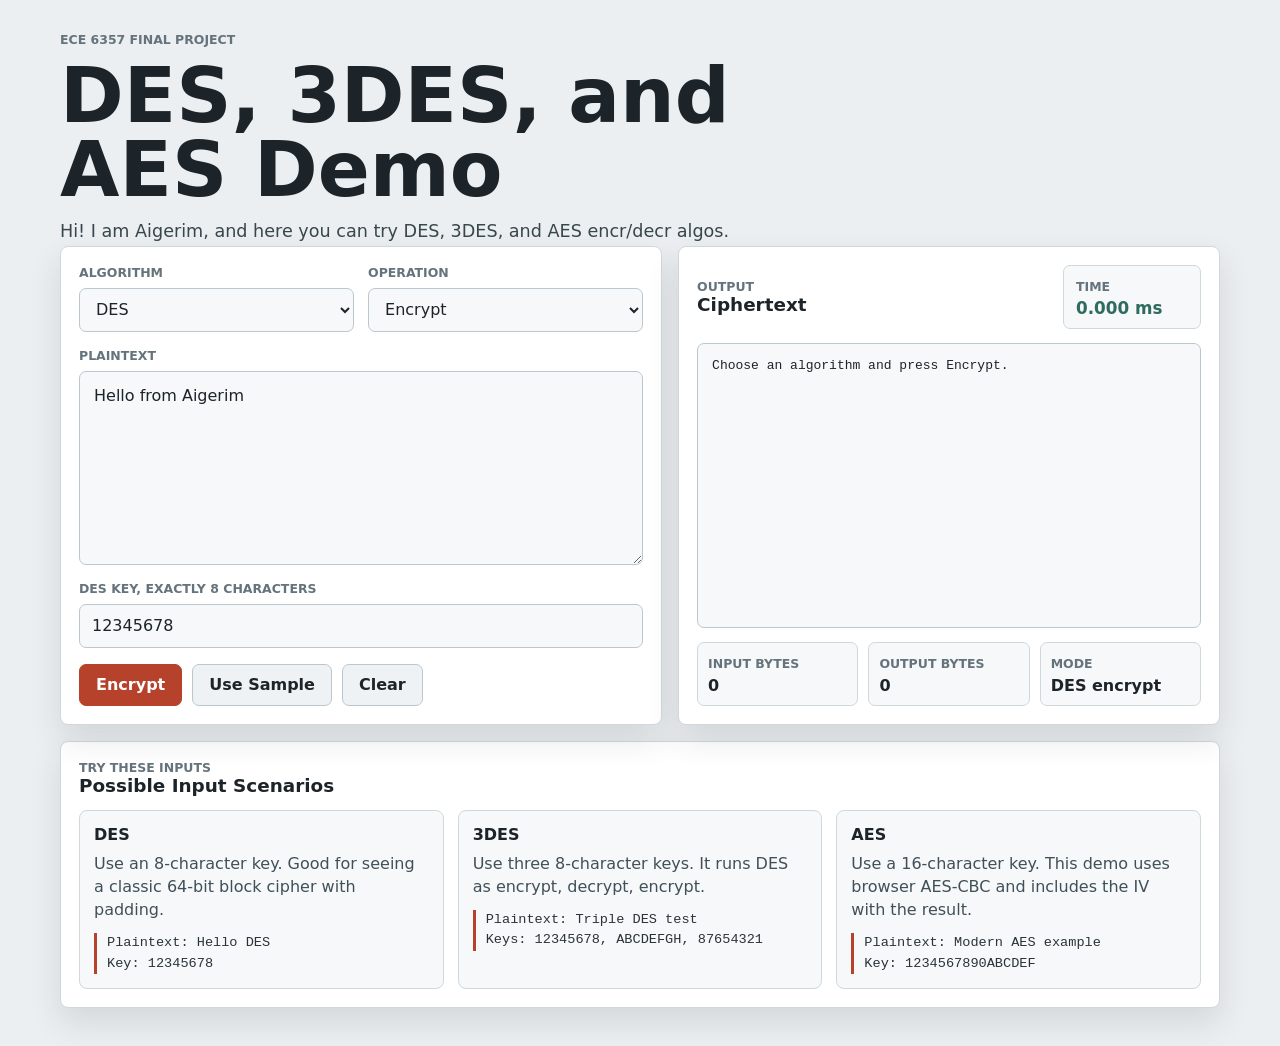
==== docs/index.html @ 8229d93d "Add files via upload Changed demo file to docs" ====
<!doctype html>
<html lang="en">
  <head>
    <meta charset="utf-8">
    <meta name="viewport" content="width=device-width, initial-scale=1">
    <title>Aigerim's Encryption Demo</title>
    <link rel="stylesheet" href="style.css">
  </head>
  <body>
    <main class="page">
      <section class="intro">
        <p class="eyebrow">ECE 6357 Final Project</p>
        <h1>DES, 3DES, and AES Demo</h1>
        <p class="intro-text">
          Hi! I am Aigerim, and here you can try DES, 3DES, and AES encr/decr algos.
        </p>
      </section>

      <section class="layout">
        <form class="panel form-panel" id="cryptoForm">
          <div class="two-column">
            <label>
              <span>Algorithm</span>
              <select id="algorithmSelect">
                <option value="DES">DES</option>
                <option value="3DES">3DES</option>
                <option value="AES">AES</option>
              </select>
            </label>

            <label>
              <span>Operation</span>
              <select id="operationSelect">
                <option value="encrypt">Encrypt</option>
                <option value="decrypt">Decrypt</option>
              </select>
            </label>
          </div>

          <label>
            <span id="messageLabel">Plaintext</span>
            <textarea id="messageInput" spellcheck="false">Hello from Aigerim</textarea>
          </label>

          <div id="keyFields" class="key-fields"></div>

          <div class="actions">
            <button class="primary" type="submit" id="runButton">Encrypt</button>
            <button type="button" id="sampleButton">Use Sample</button>
            <button type="button" id="clearButton">Clear</button>
          </div>
        </form>

        <section class="panel result-panel" aria-live="polite">
          <div class="result-header">
            <div>
              <p class="eyebrow">Output</p>
              <h2 id="resultTitle">Ciphertext</h2>
            </div>
            <div class="time-card">
              <span id="timeLabel">Time</span>
              <strong id="timeValue">0.000 ms</strong>
            </div>
          </div>
          <pre id="resultBox">Choose an algorithm and press Encrypt.</pre>
          <div class="mini-grid">
            <div>
              <span>Input bytes</span>
              <strong id="inputBytes">0</strong>
            </div>
            <div>
              <span>Output bytes</span>
              <strong id="outputBytes">0</strong>
            </div>
            <div>
              <span>Mode</span>
              <strong id="modeName">DES Encrypt</strong>
            </div>
          </div>
        </section>
      </section>

      <section class="panel scenarios">
        <div class="section-title">
          <p class="eyebrow">Try These Inputs</p>
          <h2>Possible Input Scenarios</h2>
        </div>
        <div class="scenario-grid">
          <article>
            <h3>DES</h3>
            <p>Use an 8-character key. Good for seeing a classic 64-bit block cipher with padding.</p>
            <code>Plaintext: Hello DES<br>Key: 12345678</code>
          </article>
          <article>
            <h3>3DES</h3>
            <p>Use three 8-character keys. It runs DES as encrypt, decrypt, encrypt.</p>
            <code>Plaintext: Triple DES test<br>Keys: 12345678, ABCDEFGH, 87654321</code>
          </article>
          <article>
            <h3>AES</h3>
            <p>Use a 16-character key. This demo uses browser AES-CBC and includes the IV with the result.</p>
            <code>Plaintext: Modern AES example<br>Key: 1234567890ABCDEF</code>
          </article>
        </div>
      </section>
    </main>

    <script src="app.js"></script>
  </body>
</html>
---- docs/style.css ----
:root {
  --bg: #eceff1;
  --panel: #ffffff;
  --field: #f6f8f9;
  --canvas: #e5eaed;
  --text: #1d2429;
  --muted: #65737c;
  --border: #cfd8dd;
  --field-border: #bac7cf;
  --button: #eef2f4;
  --button-border: #bac7cf;
  --button-text: #1d2429;
  --accent: #b6422c;
  --accent-dark: #8f301f;
  --accent-text: #ffffff;
  --ok: #2f6b5f;
  --shadow: 0 14px 32px rgba(30, 39, 46, 0.12);
  color-scheme: light;
  font-family: Inter, ui-sans-serif, system-ui, -apple-system, BlinkMacSystemFont, "Segoe UI", sans-serif;
  letter-spacing: 0;
}

* {
  box-sizing: border-box;
}

body {
  margin: 0;
  min-height: 100vh;
  background: var(--bg);
  color: var(--text);
}

button,
input,
select,
textarea {
  font: inherit;
}

.page {
  width: min(1160px, calc(100% - 32px));
  margin: 0 auto;
  padding: 32px 0 38px;
}

.intro {
  min-height: 160px;
  display: grid;
  align-content: center;
  gap: 12px;
}

h1,
h2,
h3,
p {
  margin: 0;
}

h1 {
  max-width: 860px;
  font-size: clamp(2.2rem, 6vw, 4.8rem);
  line-height: 0.96;
}

h2 {
  font-size: 1.15rem;
}

h3 {
  font-size: 1rem;
}

.intro-text {
  max-width: 760px;
  color: #38464d;
  font-size: 1.1rem;
  line-height: 1.55;
}

.eyebrow,
label span,
.time-card span,
.mini-grid span {
  color: var(--muted);
  font-size: 0.78rem;
  font-weight: 700;
  text-transform: uppercase;
}

.layout {
  display: grid;
  grid-template-columns: minmax(0, 1fr) minmax(340px, 0.9fr);
  gap: 16px;
}

.panel {
  border: 1px solid var(--border);
  border-radius: 8px;
  background: var(--panel);
  box-shadow: var(--shadow);
  padding: 18px;
}

.form-panel,
.key-fields {
  display: grid;
  gap: 16px;
}

.two-column {
  display: grid;
  grid-template-columns: repeat(2, minmax(0, 1fr));
  gap: 14px;
}

label {
  display: grid;
  gap: 8px;
}

textarea,
input,
select,
pre {
  width: 100%;
  border: 1px solid var(--field-border);
  border-radius: 7px;
  background: var(--field);
  color: var(--text);
}

textarea {
  min-height: 194px;
  resize: vertical;
  padding: 14px;
}

input,
select {
  min-height: 44px;
  padding: 0 12px;
}

.actions {
  display: flex;
  flex-wrap: wrap;
  gap: 10px;
}

button {
  min-height: 42px;
  border: 1px solid var(--button-border);
  border-radius: 7px;
  background: var(--button);
  color: var(--button-text);
  cursor: pointer;
  padding: 0 16px;
  font-weight: 700;
}

button:hover,
button:focus-visible {
  border-color: var(--accent);
}

.primary {
  background: var(--accent);
  border-color: var(--accent);
  color: var(--accent-text);
}

.primary:hover,
.primary:focus-visible {
  background: var(--accent-dark);
}

.result-panel {
  display: grid;
  grid-template-rows: auto 1fr auto;
  gap: 14px;
}

.result-header {
  display: flex;
  align-items: center;
  justify-content: space-between;
  gap: 14px;
}

.time-card {
  min-width: 138px;
  border: 1px solid var(--border);
  border-radius: 7px;
  background: var(--field);
  padding: 10px 12px;
}

.time-card strong {
  display: block;
  margin-top: 3px;
  color: var(--ok);
  font-size: 1.05rem;
}

pre {
  min-height: 260px;
  margin: 0;
  overflow: auto;
  padding: 14px;
  white-space: pre-wrap;
  word-break: break-word;
}

.mini-grid {
  display: grid;
  grid-template-columns: repeat(3, minmax(0, 1fr));
  gap: 10px;
}

.mini-grid div {
  border: 1px solid var(--border);
  border-radius: 7px;
  background: var(--field);
  padding: 10px;
}

.mini-grid strong {
  display: block;
  margin-top: 4px;
  overflow-wrap: anywhere;
}

.scenarios {
  margin-top: 16px;
}

.section-title {
  margin-bottom: 14px;
}

.scenario-grid {
  display: grid;
  grid-template-columns: repeat(3, minmax(0, 1fr));
  gap: 14px;
}

.scenario-grid article {
  border: 1px solid var(--border);
  border-radius: 8px;
  background: var(--field);
  padding: 14px;
}

.scenario-grid p {
  margin: 8px 0 12px;
  color: #405058;
  line-height: 1.45;
}

code {
  display: block;
  border-left: 3px solid var(--accent);
  padding-left: 10px;
  color: #2a3338;
  font-family: ui-monospace, SFMono-Regular, Consolas, "Liberation Mono", monospace;
  font-size: 0.85rem;
  line-height: 1.5;
  overflow-wrap: anywhere;
}

@media (max-width: 900px) {
  .layout,
  .scenario-grid {
    grid-template-columns: 1fr;
  }
}

@media (max-width: 560px) {
  .two-column,
  .mini-grid {
    grid-template-columns: 1fr;
  }

  .result-header {
    align-items: stretch;
    flex-direction: column;
  }
}
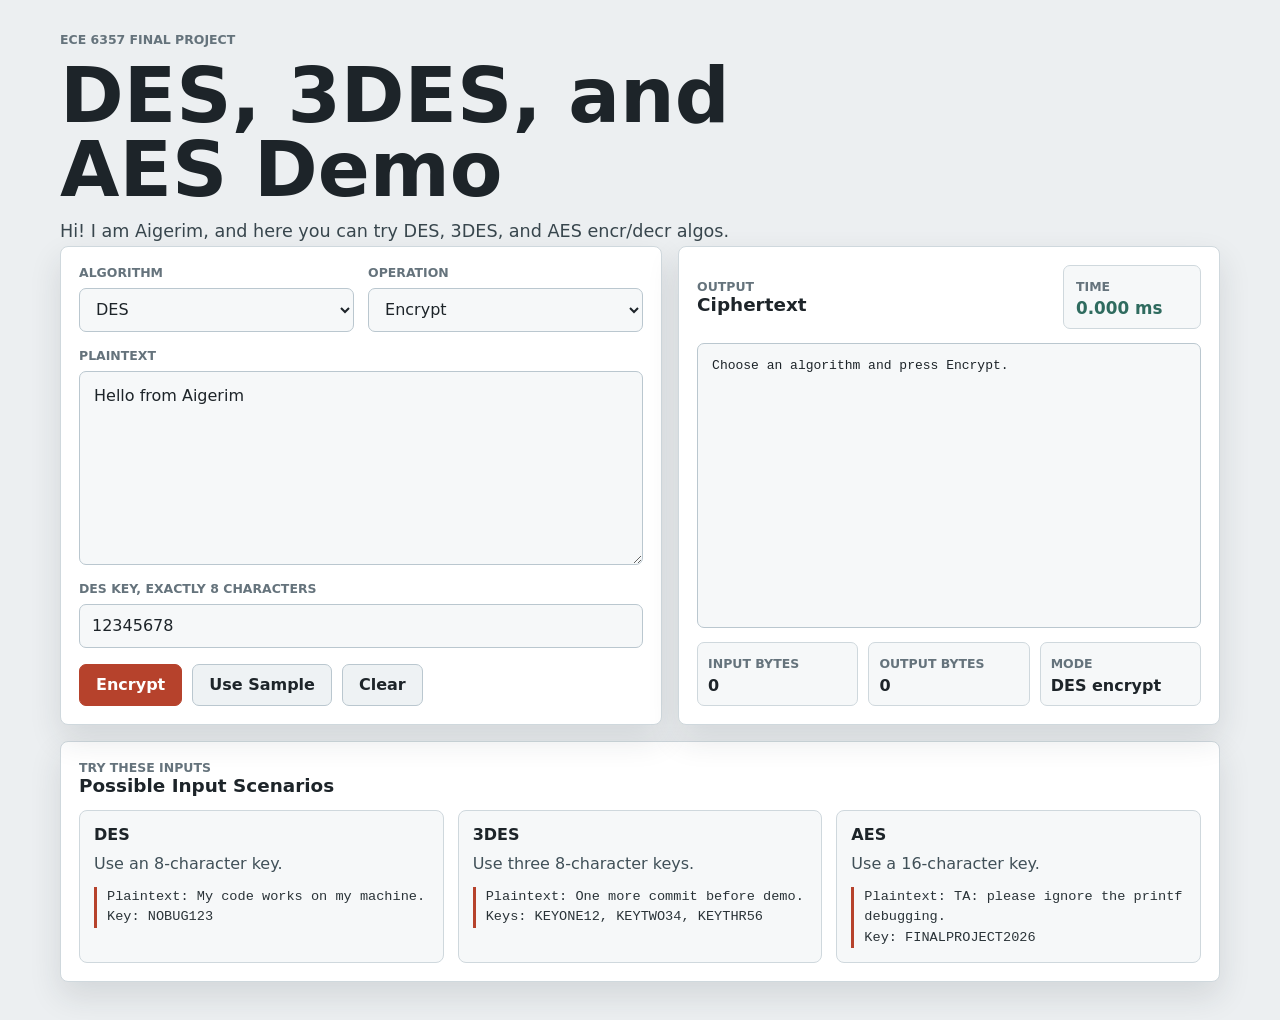
==== commit c5de5fd3: "Update encryption examples in index.html" ====
--- a/docs/index.html
+++ b/docs/index.html
@@ -88,18 +88,18 @@
         <div class="scenario-grid">
           <article>
             <h3>DES</h3>
-            <p>Use an 8-character key. Good for seeing a classic 64-bit block cipher with padding.</p>
-            <code>Plaintext: Hello DES<br>Key: 12345678</code>
+            <p>Use an 8-character key. </p>
+            <code>Plaintext: My code works on my machine.<br>Key: NOBUG123</code>
           </article>
           <article>
             <h3>3DES</h3>
-            <p>Use three 8-character keys. It runs DES as encrypt, decrypt, encrypt.</p>
-            <code>Plaintext: Triple DES test<br>Keys: 12345678, ABCDEFGH, 87654321</code>
+            <p>Use three 8-character keys.</p>
+            <code>Plaintext: One more commit before demo.<br>Keys: KEYONE12, KEYTWO34, KEYTHR56</code>
           </article>
           <article>
             <h3>AES</h3>
-            <p>Use a 16-character key. This demo uses browser AES-CBC and includes the IV with the result.</p>
-            <code>Plaintext: Modern AES example<br>Key: 1234567890ABCDEF</code>
+            <p>Use a 16-character key. </p>
+            <code>Plaintext: TA: please ignore the printf debugging.<br>Key: FINALPROJECT2026</code>
           </article>
         </div>
       </section>
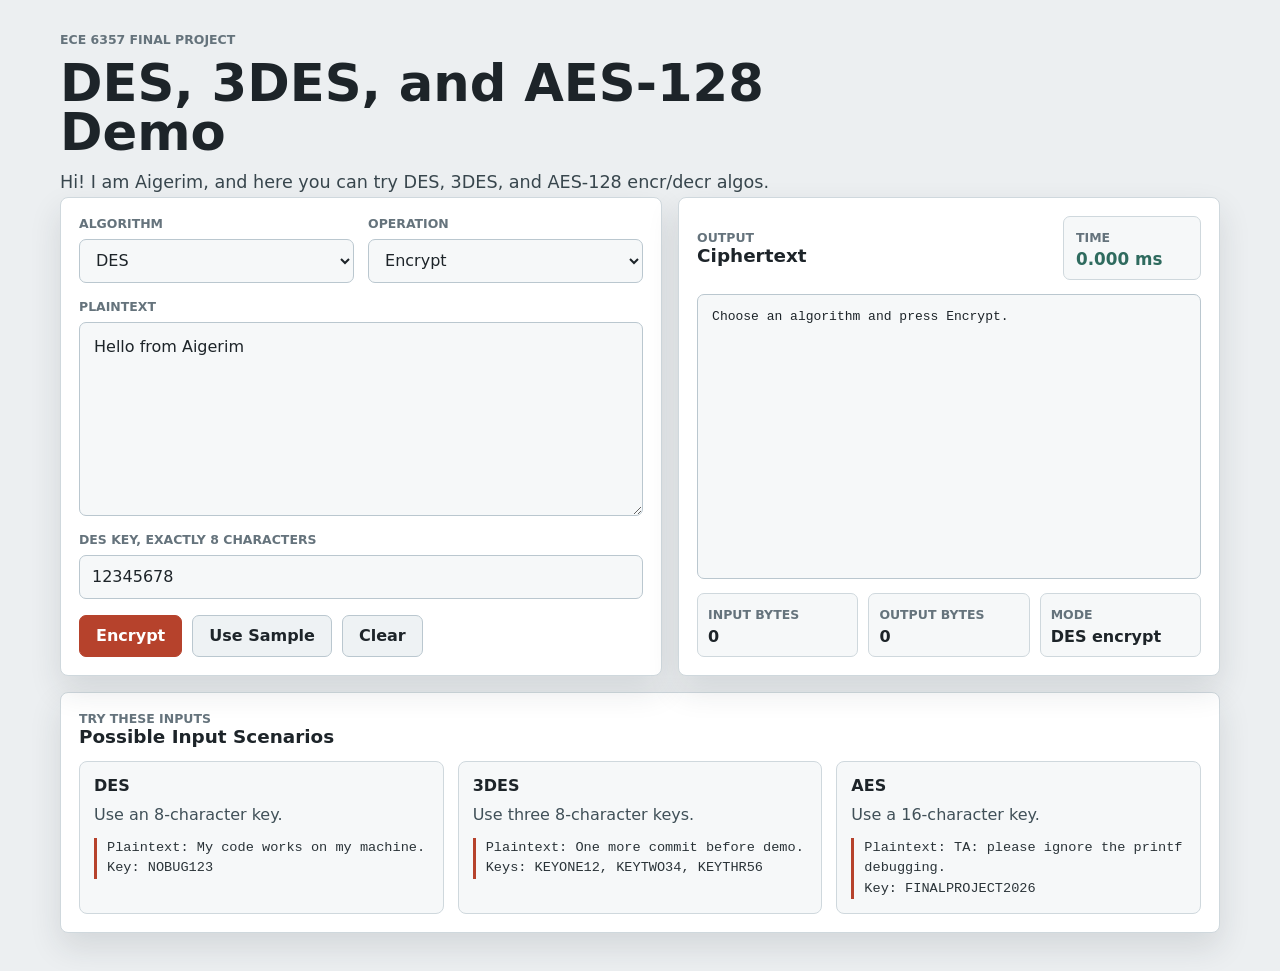
==== commit 26488b48: "Update demo title and intro text to include AES-128" ====
--- a/docs/index.html
+++ b/docs/index.html
@@ -10,9 +10,9 @@
     <main class="page">
       <section class="intro">
         <p class="eyebrow">ECE 6357 Final Project</p>
-        <h1>DES, 3DES, and AES Demo</h1>
+        <h1>DES, 3DES, and AES-128 Demo</h1>
         <p class="intro-text">
-          Hi! I am Aigerim, and here you can try DES, 3DES, and AES encr/decr algos.
+          Hi! I am Aigerim, and here you can try DES, 3DES, and AES-128 encr/decr algos.
         </p>
       </section>
 
--- a/docs/style.css
+++ b/docs/style.css
@@ -60,7 +60,7 @@
 
 h1 {
   max-width: 860px;
-  font-size: clamp(2.2rem, 6vw, 4.8rem);
+  font-size: clamp(1.6rem, 4vw, 3.2rem);
   line-height: 0.96;
 }
 
